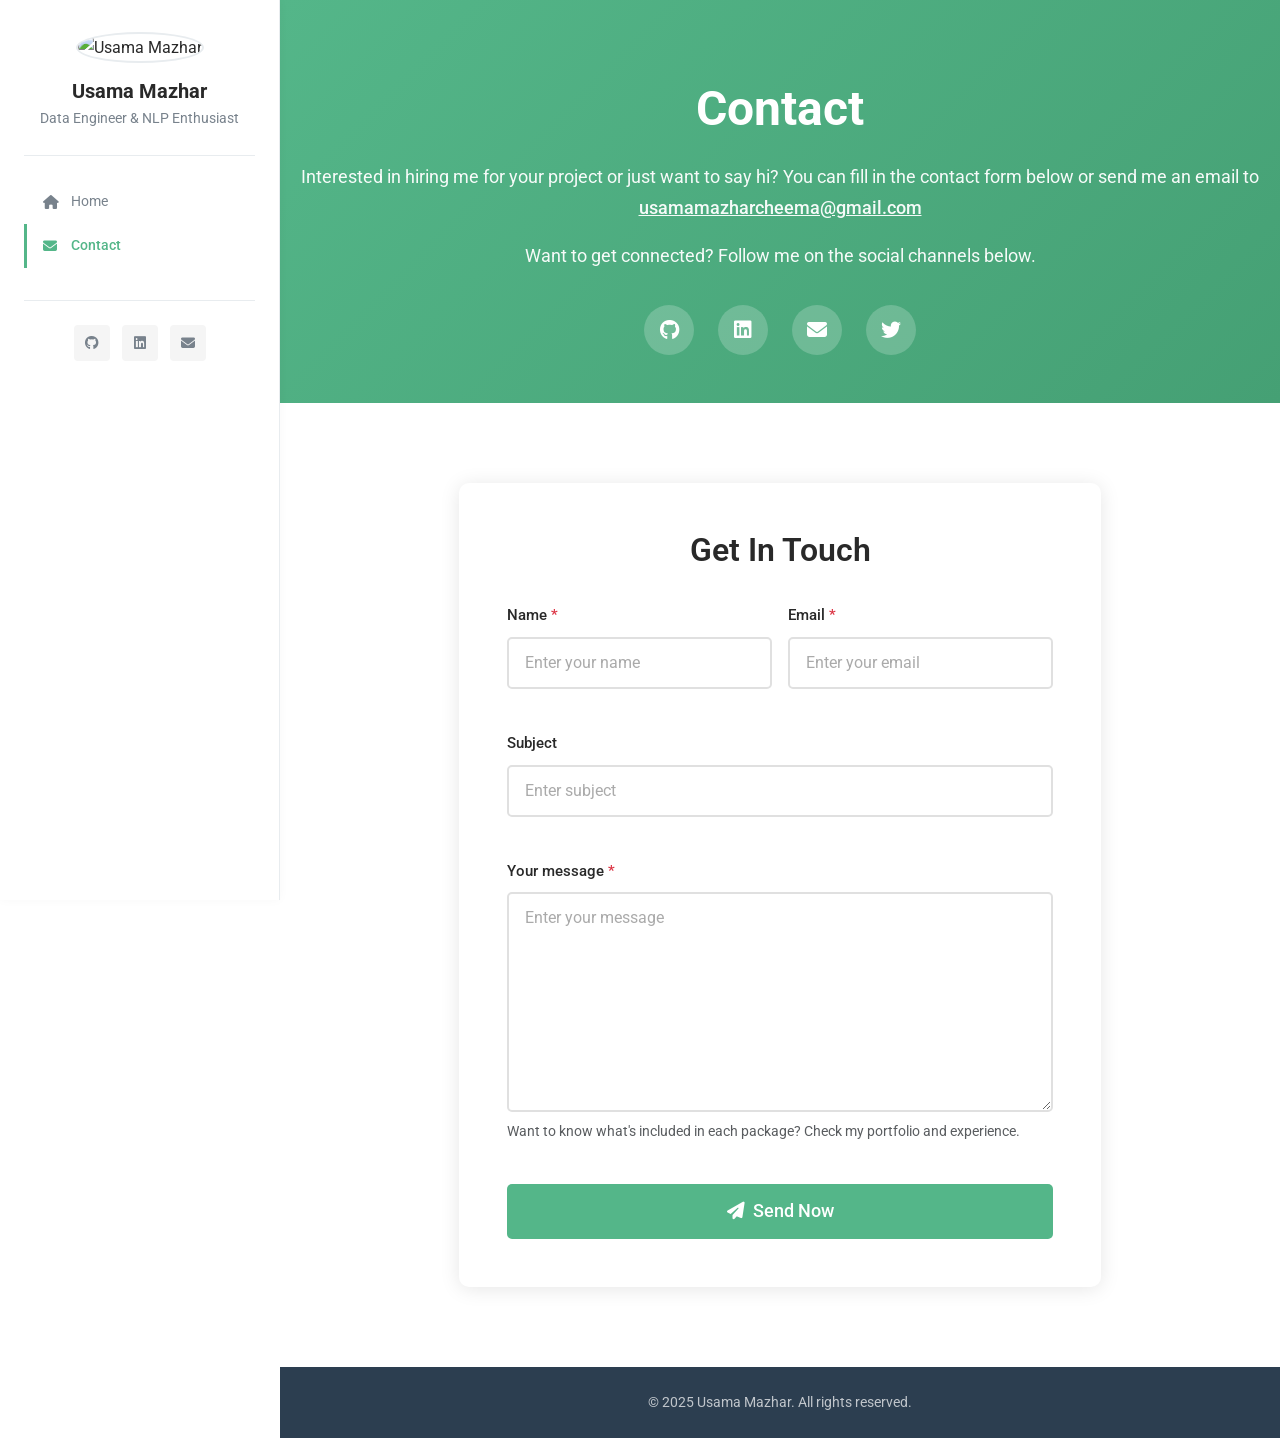
==== contact.html @ e8c9fe10 "Redesign portfolio to match DevCard theme - update colors, sidebar, and styling" ====
<!DOCTYPE html>
<html lang="en">
<head>
    <meta charset="UTF-8">
    <meta http-equiv="X-UA-Compatible" content="IE=edge">
    <meta name="viewport" content="width=device-width, initial-scale=1.0">
    <title>Contact - Usama Mazhar</title>
    
    <!-- Google Fonts -->
    <link href="https://fonts.googleapis.com/css2?family=Roboto:wght@300;400;500;700&display=swap" rel="stylesheet">
    
    <!-- Font Awesome -->
    <link rel="stylesheet" href="https://cdnjs.cloudflare.com/ajax/libs/font-awesome/6.4.0/css/all.min.css">
    
    <!-- Bootstrap 5 -->
    <link href="https://cdn.jsdelivr.net/npm/bootstrap@5.3.0/dist/css/bootstrap.min.css" rel="stylesheet">
    
    <!-- Custom CSS -->
    <link href="css/devcard-style.css" rel="stylesheet">
    <link href="css/contact-page.css" rel="stylesheet">
</head>
<body>
    
    <!-- Sidebar -->
    <aside class="sidebar">
        <div class="sidebar-content">
            <div class="profile-section text-center">
                <img src="images/usama.jpeg" alt="Usama Mazhar" class="profile-img mb-3">
                <h1 class="profile-name">Usama Mazhar</h1>
                <p class="profile-tagline">Data Engineer & NLP Enthusiast</p>
            </div>
            
            <nav class="sidebar-nav">
                <ul class="nav flex-column">
                    <li class="nav-item">
                        <a class="nav-link" href="index.html">
                            <i class="fas fa-home me-2"></i>Home
                        </a>
                    </li>
                    <li class="nav-item">
                        <a class="nav-link active" href="contact.html">
                            <i class="fas fa-envelope me-2"></i>Contact
                        </a>
                    </li>
                </ul>
            </nav>
            
            <div class="sidebar-footer">
                <div class="social-links">
                    <a href="https://github.com/usamamazharcheema" target="_blank" class="social-link">
                        <i class="fab fa-github"></i>
                    </a>
                    <a href="https://linkedin.com/in/usamamazhar" target="_blank" class="social-link">
                        <i class="fab fa-linkedin"></i>
                    </a>
                    <a href="mailto:usamamazharcheema@gmail.com" class="social-link">
                        <i class="fas fa-envelope"></i>
                    </a>
                </div>
            </div>
        </div>
    </aside>
    
    <!-- Main Content -->
    <main class="main-content">
        
        <!-- Contact Header -->
        <section class="contact-header">
            <div class="container">
                <h1 class="page-title">Contact</h1>
                <p class="page-subtitle">
                    Interested in hiring me for your project or just want to say hi? You can fill in the contact form below or send me an email to 
                    <a href="mailto:usamamazharcheema@gmail.com">usamamazharcheema@gmail.com</a>
                </p>
                <p class="page-subtitle">
                    Want to get connected? Follow me on the social channels below.
                </p>
                
                <div class="social-links-large">
                    <a href="https://github.com/usamamazharcheema" target="_blank" class="social-link-large" title="GitHub">
                        <i class="fab fa-github"></i>
                    </a>
                    <a href="https://linkedin.com/in/usamamazhar" target="_blank" class="social-link-large" title="LinkedIn">
                        <i class="fab fa-linkedin"></i>
                    </a>
                    <a href="mailto:usamamazharcheema@gmail.com" class="social-link-large" title="Email">
                        <i class="fas fa-envelope"></i>
                    </a>
                    <a href="https://twitter.com/usamamazhar" target="_blank" class="social-link-large" title="Twitter">
                        <i class="fab fa-twitter"></i>
                    </a>
                </div>
            </div>
        </section>
        
        <!-- Contact Form Section -->
        <section class="contact-form-section">
            <div class="container">
                <div class="row justify-content-center">
                    <div class="col-lg-8">
                        <div class="contact-form-card">
                            <h3 class="form-title">Get In Touch</h3>
                            
                            <form id="contactForm" action="https://formspree.io/f/YOUR_FORM_ID" method="POST">
                                <div class="row g-3">
                                    <div class="col-md-6">
                                        <div class="form-group">
                                            <label for="name" class="form-label">Name <span class="text-danger">*</span></label>
                                            <input type="text" class="form-control" id="name" name="name" placeholder="Enter your name" required>
                                        </div>
                                    </div>
                                    
                                    <div class="col-md-6">
                                        <div class="form-group">
                                            <label for="email" class="form-label">Email <span class="text-danger">*</span></label>
                                            <input type="email" class="form-control" id="email" name="email" placeholder="Enter your email" required>
                                        </div>
                                    </div>
                                    
                                    <div class="col-12">
                                        <div class="form-group">
                                            <label for="subject" class="form-label">Subject</label>
                                            <input type="text" class="form-control" id="subject" name="subject" placeholder="Enter subject">
                                        </div>
                                    </div>
                                    
                                    <div class="col-12">
                                        <div class="form-group">
                                            <label for="message" class="form-label">Your message <span class="text-danger">*</span></label>
                                            <textarea class="form-control" id="message" name="message" rows="8" placeholder="Enter your message" required></textarea>
                                            <small class="form-text text-muted">
                                                Want to know what's included in each package? Check my portfolio and experience.
                                            </small>
                                        </div>
                                    </div>
                                    
                                    <div class="col-12">
                                        <button type="submit" class="btn btn-primary btn-lg w-100">
                                            <i class="fas fa-paper-plane me-2"></i>Send Now
                                        </button>
                                    </div>
                                </div>
                            </form>
                            
                            <div id="formMessage" class="alert mt-3" style="display: none;"></div>
                        </div>
                    </div>
                </div>
            </div>
        </section>
        
        <!-- Footer -->
        <footer class="footer">
            <div class="container">
                <div class="text-center">
                    <p class="mb-0">&copy; 2025 Usama Mazhar. All rights reserved.</p>
                </div>
            </div>
        </footer>
        
    </main>
    
    <!-- Mobile Menu Toggle -->
    <button class="mobile-menu-toggle d-lg-none" id="mobileMenuToggle">
        <i class="fas fa-bars"></i>
    </button>
    
    <!-- Bootstrap JS -->
    <script src="https://cdn.jsdelivr.net/npm/bootstrap@5.3.0/dist/js/bootstrap.bundle.min.js"></script>
    
    <!-- Custom JS -->
    <script src="scripts/devcard-script.js"></script>
    <script src="scripts/contact-form.js"></script>
    
</body>
</html>
---- css/devcard-style.css ----
/* ========================================
   DevCard Style - Modern Portfolio Theme
   ======================================== */

:root {
    --primary-color: #54B689;
    --secondary-color: #45a074;
    --dark-color: #2c3e50;
    --text-dark: #292929;
    --text-muted: #78828c;
    --bg-light: #f5f5f5;
    --white: #ffffff;
    --border-color: #e8ecef;
    --sidebar-width: 280px;
    --transition: all 0.3s ease;
}

* {
    margin: 0;
    padding: 0;
    box-sizing: border-box;
}

body {
    font-family: 'Roboto', sans-serif;
    color: var(--text-dark);
    line-height: 1.7;
    overflow-x: hidden;
    font-size: 16px;
}

/* ========================================
   Sidebar Styles
   ======================================== */

.sidebar {
    position: fixed;
    left: 0;
    top: 0;
    width: var(--sidebar-width);
    height: 100vh;
    background: #fff;
    color: var(--text-dark);
    z-index: 1000;
    overflow-y: auto;
    transition: transform 0.3s ease;
    border-right: 1px solid var(--border-color);
    box-shadow: 0 0 10px rgba(0,0,0,0.03);
}

.sidebar-content {
    padding: 2rem 1.5rem;
}

.profile-section {
    padding-bottom: 1.5rem;
    border-bottom: 1px solid var(--border-color);
    margin-bottom: 1.5rem;
}

.profile-img {
    width: 100px;
    height: 100px;
    border-radius: 50%;
    object-fit: cover;
    border: 2px solid var(--border-color);
}

.profile-name {
    font-size: 1.25rem;
    font-weight: 700;
    margin-bottom: 0.25rem;
    color: var(--text-dark);
}

.profile-tagline {
    font-size: 0.875rem;
    color: var(--text-muted);
    margin: 0;
    font-weight: 400;
}

/* Sidebar Navigation */
.sidebar-nav {
    margin-bottom: 2rem;
}

.sidebar-nav .nav-link {
    color: var(--text-muted);
    padding: 0.625rem 1rem;
    border-radius: 0;
    transition: var(--transition);
    font-size: 0.875rem;
    display: flex;
    align-items: center;
    font-weight: 400;
    border-left: 3px solid transparent;
}

.sidebar-nav .nav-link:hover {
    background: var(--bg-light);
    color: var(--text-dark);
}

.sidebar-nav .nav-link.active {
    background: transparent;
    color: var(--primary-color);
    border-left-color: var(--primary-color);
    font-weight: 500;
}

.sidebar-nav .nav-link i {
    width: 20px;
    font-size: 0.875rem;
}

/* Social Links */
.sidebar-footer {
    margin-top: 2rem;
    padding-top: 1.5rem;
    border-top: 1px solid var(--border-color);
}

.social-links {
    display: flex;
    justify-content: center;
    gap: 0.75rem;
}

.social-link {
    width: 36px;
    height: 36px;
    border-radius: 4px;
    background: var(--bg-light);
    display: flex;
    align-items: center;
    justify-content: center;
    color: var(--text-muted);
    transition: var(--transition);
    text-decoration: none;
    font-size: 0.875rem;
}

.social-link:hover {
    background: var(--primary-color);
    color: var(--white);
    transform: translateY(-2px);
}

/* ========================================
   Main Content Styles
   ======================================== */

.main-content {
    margin-left: var(--sidebar-width);
    min-height: 100vh;
}

/* Hero Section */
.hero-section {
    background: linear-gradient(135deg, var(--primary-color) 0%, var(--secondary-color) 100%);
    color: var(--white);
    padding: 4rem 0;
    min-height: 450px;
    display: flex;
    align-items: center;
}

.hero-title {
    font-size: 2.5rem;
    font-weight: 700;
    margin-bottom: 0.75rem;
    line-height: 1.2;
}

.hero-subtitle {
    font-size: 1.25rem;
    font-weight: 400;
    margin-bottom: 1.25rem;
    opacity: 0.95;
    line-height: 1.5;
}

.hero-text {
    font-size: 1rem;
    margin-bottom: 2rem;
    opacity: 0.9;
    line-height: 1.7;
}

.hero-buttons .btn {
    padding: 0.625rem 1.5rem;
    font-size: 0.9375rem;
    border-radius: 4px;
    transition: var(--transition);
    font-weight: 500;
}

.btn-primary {
    background: var(--white);
    color: var(--primary-color);
    border: none;
}

.btn-primary:hover {
    background: var(--text-dark);
    color: var(--white);
    transform: translateY(-2px);
    box-shadow: 0 4px 12px rgba(0, 0, 0, 0.15);
}

.btn-outline-primary {
    background: transparent;
    color: var(--white);
    border: 2px solid var(--white);
}

.btn-outline-primary:hover {
    background: var(--white);
    color: var(--primary-color);
    border-color: var(--white);
}

/* Section Styles */
.section-content {
    padding: 4rem 0;
}

.section-title {
    font-size: 2rem;
    font-weight: 700;
    margin-bottom: 2.5rem;
    position: relative;
    padding-bottom: 0.75rem;
    color: var(--text-dark);
}

.section-title::after {
    content: '';
    position: absolute;
    left: 0;
    bottom: 0;
    width: 50px;
    height: 2px;
    background: var(--primary-color);
}

.section-intro {
    font-size: 1rem;
    color: var(--text-muted);
    max-width: 800px;
    margin: 0 auto 2.5rem;
    line-height: 1.7;
}

/* About Section */
.lead {
    font-size: 1.125rem;
    font-weight: 400;
    color: var(--text-dark);
    margin-bottom: 1.25rem;
    line-height: 1.7;
}

.info-card {
    background: var(--white);
    border: 1px solid var(--border-color);
    border-radius: 4px;
    padding: 1.5rem;
    box-shadow: none;
}

.info-title {
    font-size: 1.125rem;
    font-weight: 600;
    margin-bottom: 1.25rem;
    color: var(--text-dark);
}

.info-list {
    list-style: none;
    padding: 0;
    margin: 0;
}

.info-list li {
    padding: 0.5rem 0;
    border-bottom: 1px solid var(--border-color);
    font-size: 0.875rem;
    color: var(--text-muted);
}

.info-list li:last-child {
    border-bottom: none;
}

.info-list li strong {
    color: var(--text-dark);
    font-weight: 600;
}

/* Skills Section */
.skill-card {
    background: var(--white);
    padding: 1.75rem;
    border-radius: 4px;
    border: 1px solid var(--border-color);
    transition: var(--transition);
    height: 100%;
}

.skill-card:hover {
    transform: translateY(-3px);
    box-shadow: 0 4px 15px rgba(0, 0, 0, 0.08);
    border-color: var(--primary-color);
}

.skill-icon {
    width: 50px;
    height: 50px;
    border-radius: 4px;
    background: var(--primary-color);
    display: flex;
    align-items: center;
    justify-content: center;
    margin-bottom: 1.25rem;
}

.skill-icon i {
    font-size: 1.5rem;
    color: var(--white);
}

.skill-title {
    font-size: 1.125rem;
    font-weight: 600;
    margin-bottom: 0.75rem;
    color: var(--text-dark);
}

.skill-desc {
    font-size: 0.875rem;
    color: var(--text-muted);
    line-height: 1.7;
    margin: 0;
}

/* Timeline (Experience) */
.timeline {
    position: relative;
    padding-left: 40px;
}

.timeline::before {
    content: '';
    position: absolute;
    left: 15px;
    top: 0;
    bottom: 0;
    width: 2px;
    background: var(--border-color);
}

.timeline-item {
    position: relative;
    margin-bottom: 2.5rem;
}

.timeline-marker {
    position: absolute;
    left: -32px;
    top: 0;
    width: 12px;
    height: 12px;
    border-radius: 50%;
    background: var(--primary-color);
    border: 2px solid var(--white);
    box-shadow: 0 0 0 2px var(--border-color);
}

.timeline-content {
    background: var(--white);
    padding: 1.5rem;
    border-radius: 4px;
    border: 1px solid var(--border-color);
}

.timeline-date {
    color: var(--primary-color);
    font-weight: 600;
    font-size: 0.8125rem;
    margin-bottom: 0.5rem;
    text-transform: uppercase;
    letter-spacing: 0.5px;
}

.timeline-title {
    font-size: 1.25rem;
    font-weight: 600;
    margin-bottom: 0.375rem;
    color: var(--text-dark);
}

.timeline-company {
    font-size: 1rem;
    color: var(--text-muted);
    margin-bottom: 0.75rem;
    font-weight: 400;
}

.timeline-desc {
    color: var(--text-muted);
    line-height: 1.7;
    margin-bottom: 0.875rem;
    font-size: 0.875rem;
}

.timeline-tech {
    display: flex;
    flex-wrap: wrap;
    gap: 0.375rem;
}

.tech-badge {
    display: inline-block;
    padding: 0.25rem 0.625rem;
    background: var(--bg-light);
    color: var(--text-muted);
    border-radius: 3px;
    font-size: 0.75rem;
    font-weight: 500;
}

/* Education Cards */
.education-card {
    background: var(--white);
    border-radius: 4px;
    padding: 1.75rem;
    border: 1px solid var(--border-color);
    display: flex;
    gap: 1.25rem;
    height: 100%;
    transition: var(--transition);
}

.education-card:hover {
    transform: translateY(-3px);
    box-shadow: 0 4px 15px rgba(0, 0, 0, 0.08);
    border-color: var(--primary-color);
}

.education-icon {
    width: 50px;
    height: 50px;
    min-width: 50px;
    border-radius: 4px;
    background: var(--primary-color);
    display: flex;
    align-items: center;
    justify-content: center;
}

.education-icon i {
    font-size: 1.5rem;
    color: var(--white);
}

.education-date {
    color: var(--primary-color);
    font-weight: 600;
    font-size: 0.8125rem;
    margin-bottom: 0.5rem;
    text-transform: uppercase;
    letter-spacing: 0.5px;
}

.education-degree {
    font-size: 1.125rem;
    font-weight: 600;
    margin-bottom: 0.375rem;
    color: var(--text-dark);
}

.education-school {
    font-size: 0.9375rem;
    color: var(--text-muted);
    margin-bottom: 0.75rem;
}

.education-desc {
    font-size: 0.875rem;
    color: var(--text-muted);
    line-height: 1.7;
    margin: 0;
}

/* Project Cards */
.project-card {
    background: var(--white);
    border-radius: 4px;
    overflow: hidden;
    border: 1px solid var(--border-color);
    transition: var(--transition);
    height: 100%;
    display: flex;
    flex-direction: column;
}

.project-card:hover {
    transform: translateY(-3px);
    box-shadow: 0 4px 15px rgba(0, 0, 0, 0.08);
    border-color: var(--primary-color);
}

.project-image {
    width: 100%;
    height: 220px;
    overflow: hidden;
}

.project-image img {
    width: 100%;
    height: 100%;
    object-fit: cover;
    transition: var(--transition);
}

.project-card:hover .project-image img {
    transform: scale(1.05);
}

.project-content {
    padding: 1.5rem;
    flex: 1;
    display: flex;
    flex-direction: column;
}

.project-title {
    font-size: 1.125rem;
    font-weight: 600;
    margin-bottom: 0.75rem;
    color: var(--text-dark);
}

.project-desc {
    color: var(--text-muted);
    line-height: 1.7;
    margin-bottom: 0.875rem;
    flex: 1;
    font-size: 0.875rem;
}

.project-tech {
    display: flex;
    flex-wrap: wrap;
    gap: 0.375rem;
    margin-bottom: 0.875rem;
}

.project-client {
    font-size: 0.8125rem;
    color: var(--text-muted);
    margin: 0;
}

/* Testimonials */
.testimonial-card {
    background: var(--white);
    border-radius: 4px;
    padding: 2.5rem;
    max-width: 800px;
    margin: 0 auto;
    border: 1px solid var(--border-color);
}

.quote-icon {
    font-size: 2.5rem;
    color: var(--primary-color);
    opacity: 0.2;
    margin-bottom: 1rem;
}

.testimonial-text {
    font-size: 1rem;
    line-height: 1.7;
    color: var(--text-muted);
    margin-bottom: 1.5rem;
    font-style: italic;
}

.testimonial-author {
    display: flex;
    align-items: center;
    gap: 1rem;
}

.author-img {
    width: 50px;
    height: 50px;
    border-radius: 50%;
    object-fit: cover;
    border: 2px solid var(--border-color);
}

.author-name {
    font-size: 1rem;
    font-weight: 600;
    margin-bottom: 0.125rem;
    color: var(--text-dark);
}

.author-title {
    font-size: 0.875rem;
    color: var(--text-muted);
    margin: 0;
}

/* Carousel Controls */
.carousel-control-prev,
.carousel-control-next {
    width: 50px;
    height: 50px;
    background: var(--primary-color);
    border-radius: 50%;
    top: 50%;
    transform: translateY(-50%);
    opacity: 1;
}

.carousel-control-prev {
    left: -70px;
}

.carousel-control-next {
    right: -70px;
}

.carousel-control-prev:hover,
.carousel-control-next:hover {
    background: var(--secondary-color);
}

.carousel-control-prev-icon,
.carousel-control-next-icon {
    width: 20px;
    height: 20px;
}

/* Contact Section */
.contact-card {
    background: var(--white);
    border-radius: 4px;
    padding: 2.5rem;
    border: 1px solid var(--border-color);
}

.contact-item {
    text-align: center;
}

.contact-icon {
    font-size: 2rem;
    color: var(--primary-color);
    margin-bottom: 0.75rem;
}

.contact-item h5 {
    font-size: 1rem;
    font-weight: 600;
    margin-bottom: 0.375rem;
    color: var(--text-dark);
}

.contact-item p {
    color: var(--text-muted);
    margin: 0;
    font-size: 0.875rem;
}

.contact-item a {
    color: var(--primary-color);
    text-decoration: none;
    transition: var(--transition);
}

.contact-item a:hover {
    color: var(--secondary-color);
    text-decoration: underline;
}

/* Footer */
.footer {
    background: var(--dark-color);
    color: rgba(255,255,255,0.7);
    padding: 1.5rem 0;
    text-align: center;
}

.footer p {
    margin: 0;
    font-size: 0.875rem;
}

/* Mobile Menu Toggle */
.mobile-menu-toggle {
    position: fixed;
    bottom: 20px;
    right: 20px;
    width: 60px;
    height: 60px;
    border-radius: 50%;
    background: var(--primary-color);
    border: none;
    color: var(--white);
    font-size: 1.5rem;
    box-shadow: 0 4px 15px rgba(0, 0, 0, 0.3);
    z-index: 999;
    cursor: pointer;
    transition: var(--transition);
}

.mobile-menu-toggle:hover {
    background: var(--secondary-color);
    transform: scale(1.1);
}

/* ========================================
   Responsive Styles
   ======================================== */

@media (max-width: 991.98px) {
    .sidebar {
        transform: translateX(-100%);
    }
    
    .sidebar.active {
        transform: translateX(0);
    }
    
    .main-content {
        margin-left: 0;
    }
    
    .hero-title {
        font-size: 2rem;
    }
    
    .hero-subtitle {
        font-size: 1.25rem;
    }
    
    .section-title {
        font-size: 2rem;
    }
    
    .carousel-control-prev {
        left: -10px;
    }
    
    .carousel-control-next {
        right: -10px;
    }
}

@media (max-width: 767.98px) {
    .hero-section {
        padding: 3rem 0;
        min-height: 400px;
    }
    
    .hero-title {
        font-size: 1.75rem;
    }
    
    .hero-subtitle {
        font-size: 1.1rem;
    }
    
    .section-content {
        padding: 3rem 0;
    }
    
    .section-title {
        font-size: 1.75rem;
    }
    
    .timeline {
        padding-left: 30px;
    }
    
    .timeline::before {
        left: 10px;
    }
    
    .timeline-marker {
        left: -28px;
    }
    
    .education-card {
        flex-direction: column;
        text-align: center;
    }
    
    .education-icon {
        margin: 0 auto;
    }
    
    .testimonial-card {
        padding: 2rem;
    }
    
    .contact-card {
        padding: 2rem;
    }
}

/* Background Light */
.bg-light {
    background-color: var(--bg-light) !important;
}

/* Smooth Scrolling */
html {
    scroll-behavior: smooth;
    scroll-padding-top: 80px;
}

/* Custom Scrollbar */
::-webkit-scrollbar {
    width: 10px;
}

::-webkit-scrollbar-track {
    background: #f1f1f1;
}

::-webkit-scrollbar-thumb {
    background: var(--primary-color);
    border-radius: 5px;
}

::-webkit-scrollbar-thumb:hover {
    background: var(--secondary-color);
}

/* Fade In Animation */
.fade-in-element {
    opacity: 0;
    transform: translateY(30px);
    transition: opacity 0.6s ease, transform 0.6s ease;
}

.fade-in-visible {
    opacity: 1 !important;
    transform: translateY(0) !important;
}

/* Page Load */
body {
    opacity: 0;
    animation: fadeInPage 0.5s ease forwards;
}

@keyframes fadeInPage {
    to {
        opacity: 1;
    }
}
---- css/contact-page.css ----
/* Contact Page Specific Styles */

.contact-header {
    padding: 5rem 0 3rem;
    background: linear-gradient(135deg, var(--primary-color) 0%, var(--secondary-color) 100%);
    color: var(--white);
}

.page-title {
    font-size: 3rem;
    font-weight: 700;
    margin-bottom: 1.5rem;
    text-align: center;
}

.page-subtitle {
    font-size: 1.1rem;
    text-align: center;
    margin-bottom: 1rem;
    opacity: 0.95;
    line-height: 1.8;
}

.page-subtitle a {
    color: var(--white);
    text-decoration: underline;
    font-weight: 500;
}

.page-subtitle a:hover {
    opacity: 0.8;
}

/* Social Links Large */
.social-links-large {
    display: flex;
    justify-content: center;
    gap: 1.5rem;
    margin-top: 2rem;
}

.social-link-large {
    width: 50px;
    height: 50px;
    border-radius: 50%;
    background: rgba(255, 255, 255, 0.2);
    display: flex;
    align-items: center;
    justify-content: center;
    color: var(--white);
    font-size: 1.25rem;
    transition: var(--transition);
    text-decoration: none;
}

.social-link-large:hover {
    background: var(--white);
    color: var(--primary-color);
    transform: translateY(-5px);
}

/* Contact Form Section */
.contact-form-section {
    padding: 5rem 0;
}

.contact-form-card {
    background: var(--white);
    border-radius: 10px;
    padding: 3rem;
    box-shadow: 0 2px 20px rgba(0, 0, 0, 0.1);
}

.form-title {
    font-size: 2rem;
    font-weight: 600;
    margin-bottom: 2rem;
    color: var(--text-dark);
    text-align: center;
}

/* Form Styles */
.form-group {
    margin-bottom: 1.5rem;
}

.form-label {
    font-weight: 500;
    color: var(--text-dark);
    margin-bottom: 0.5rem;
    font-size: 0.95rem;
}

.form-control {
    padding: 0.75rem 1rem;
    font-size: 1rem;
    border: 2px solid #e0e0e0;
    border-radius: 5px;
    transition: var(--transition);
}

.form-control:focus {
    border-color: var(--primary-color);
    box-shadow: 0 0 0 0.2rem rgba(84, 186, 78, 0.15);
    outline: none;
}

.form-control::placeholder {
    color: #aaa;
}

textarea.form-control {
    resize: vertical;
    min-height: 150px;
}

.form-text {
    font-size: 0.875rem;
    margin-top: 0.5rem;
    display: block;
}

/* Submit Button */
.btn-primary {
    background: var(--primary-color);
    border: none;
    color: var(--white);
    padding: 0.875rem 2rem;
    font-size: 1.1rem;
    font-weight: 500;
    border-radius: 5px;
    transition: var(--transition);
}

.btn-primary:hover {
    background: var(--secondary-color);
    transform: translateY(-2px);
    box-shadow: 0 5px 15px rgba(84, 186, 78, 0.3);
}

.btn-primary:active {
    transform: translateY(0);
}

/* Form Messages */
.alert {
    border-radius: 5px;
    padding: 1rem;
}

.alert-success {
    background: #d4edda;
    color: #155724;
    border: 1px solid #c3e6cb;
}

.alert-danger {
    background: #f8d7da;
    color: #721c24;
    border: 1px solid #f5c6cb;
}

/* Responsive Styles */
@media (max-width: 991.98px) {
    .page-title {
        font-size: 2.5rem;
    }
    
    .contact-form-card {
        padding: 2rem;
    }
}

@media (max-width: 767.98px) {
    .contact-header {
        padding: 3rem 0 2rem;
    }
    
    .page-title {
        font-size: 2rem;
    }
    
    .page-subtitle {
        font-size: 1rem;
    }
    
    .social-links-large {
        gap: 1rem;
    }
    
    .social-link-large {
        width: 45px;
        height: 45px;
        font-size: 1.1rem;
    }
    
    .contact-form-section {
        padding: 3rem 0;
    }
    
    .contact-form-card {
        padding: 1.5rem;
    }
    
    .form-title {
        font-size: 1.5rem;
    }
}

/* Loading State */
.btn-primary.loading {
    position: relative;
    color: transparent;
}

.btn-primary.loading::after {
    content: '';
    position: absolute;
    width: 20px;
    height: 20px;
    top: 50%;
    left: 50%;
    margin-left: -10px;
    margin-top: -10px;
    border: 2px solid var(--white);
    border-radius: 50%;
    border-top-color: transparent;
    animation: spinner 0.6s linear infinite;
}

@keyframes spinner {
    to {
        transform: rotate(360deg);
    }
}
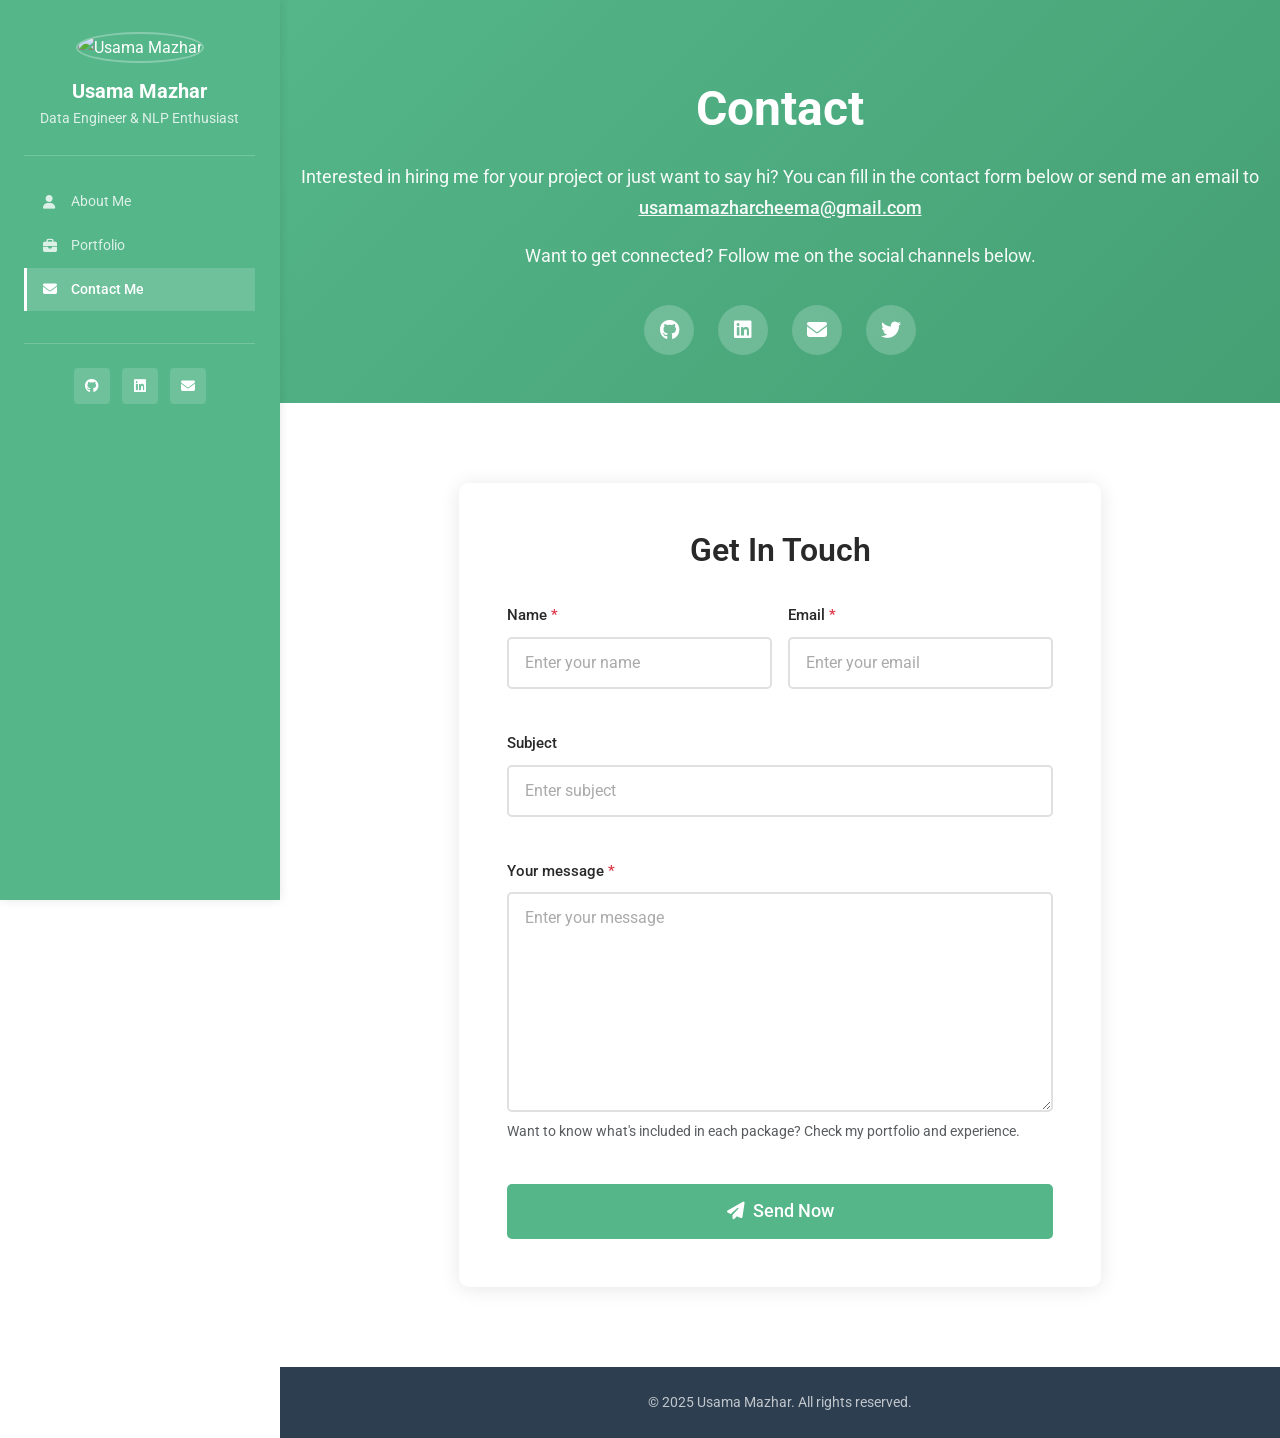
==== commit 5b4e4981: "Update navigation: rename to Portfolio, create dedicated pages, change color scheme to teal sidebar " ====
--- a/contact.html
+++ b/contact.html
@@ -34,12 +34,17 @@
                 <ul class="nav flex-column">
                     <li class="nav-item">
                         <a class="nav-link" href="index.html">
-                            <i class="fas fa-home me-2"></i>Home
+                            <i class="fas fa-user me-2"></i>About Me
+                        </a>
+                    </li>
+                    <li class="nav-item">
+                        <a class="nav-link" href="projects.html">
+                            <i class="fas fa-briefcase me-2"></i>Portfolio
                         </a>
                     </li>
                     <li class="nav-item">
                         <a class="nav-link active" href="contact.html">
-                            <i class="fas fa-envelope me-2"></i>Contact
+                            <i class="fas fa-envelope me-2"></i>Contact Me
                         </a>
                     </li>
                 </ul>
--- a/css/devcard-style.css
+++ b/css/devcard-style.css
@@ -39,13 +39,13 @@
     top: 0;
     width: var(--sidebar-width);
     height: 100vh;
-    background: #fff;
-    color: var(--text-dark);
+    background: var(--primary-color);
+    color: var(--white);
     z-index: 1000;
     overflow-y: auto;
     transition: transform 0.3s ease;
-    border-right: 1px solid var(--border-color);
-    box-shadow: 0 0 10px rgba(0,0,0,0.03);
+    border-right: 1px solid var(--primary-color);
+    box-shadow: 0 0 10px rgba(0,0,0,0.1);
 }
 
 .sidebar-content {
@@ -53,8 +53,9 @@
 }
 
 .profile-section {
+    text-align: center;
     padding-bottom: 1.5rem;
-    border-bottom: 1px solid var(--border-color);
+    border-bottom: 1px solid rgba(255, 255, 255, 0.2);
     margin-bottom: 1.5rem;
 }
 
@@ -63,19 +64,19 @@
     height: 100px;
     border-radius: 50%;
     object-fit: cover;
-    border: 2px solid var(--border-color);
+    border: 2px solid rgba(255, 255, 255, 0.3);
 }
 
 .profile-name {
     font-size: 1.25rem;
     font-weight: 700;
     margin-bottom: 0.25rem;
-    color: var(--text-dark);
+    color: var(--white);
 }
 
 .profile-tagline {
     font-size: 0.875rem;
-    color: var(--text-muted);
+    color: rgba(255, 255, 255, 0.8);
     margin: 0;
     font-weight: 400;
 }
@@ -86,7 +87,7 @@
 }
 
 .sidebar-nav .nav-link {
-    color: var(--text-muted);
+    color: rgba(255, 255, 255, 0.8);
     padding: 0.625rem 1rem;
     border-radius: 0;
     transition: var(--transition);
@@ -98,14 +99,14 @@
 }
 
 .sidebar-nav .nav-link:hover {
-    background: var(--bg-light);
-    color: var(--text-dark);
+    background: rgba(255, 255, 255, 0.1);
+    color: var(--white);
 }
 
 .sidebar-nav .nav-link.active {
-    background: transparent;
-    color: var(--primary-color);
-    border-left-color: var(--primary-color);
+    background: rgba(255, 255, 255, 0.15);
+    color: var(--white);
+    border-left-color: var(--white);
     font-weight: 500;
 }
 
@@ -118,7 +119,7 @@
 .sidebar-footer {
     margin-top: 2rem;
     padding-top: 1.5rem;
-    border-top: 1px solid var(--border-color);
+    border-top: 1px solid rgba(255, 255, 255, 0.2);
 }
 
 .social-links {
@@ -131,18 +132,19 @@
     width: 36px;
     height: 36px;
     border-radius: 4px;
-    background: var(--bg-light);
+    background: rgba(255, 255, 255, 0.15);
     display: flex;
     align-items: center;
     justify-content: center;
-    color: var(--text-muted);
+    color: var(--white);
     transition: var(--transition);
     text-decoration: none;
     font-size: 0.875rem;
 }
 
 .social-link:hover {
-    background: var(--primary-color);
+    background: rgba(255, 255, 255, 0.25);
+    color: var(--white);
     color: var(--white);
     transform: translateY(-2px);
 }
@@ -158,8 +160,8 @@
 
 /* Hero Section */
 .hero-section {
-    background: linear-gradient(135deg, var(--primary-color) 0%, var(--secondary-color) 100%);
-    color: var(--white);
+    background: #f8f9fa;
+    color: var(--text-dark);
     padding: 4rem 0;
     min-height: 450px;
     display: flex;
@@ -171,6 +173,7 @@
     font-weight: 700;
     margin-bottom: 0.75rem;
     line-height: 1.2;
+    color: var(--text-dark);
 }
 
 .hero-subtitle {
@@ -179,6 +182,7 @@
     margin-bottom: 1.25rem;
     opacity: 0.95;
     line-height: 1.5;
+    color: var(--text-muted);
 }
 
 .hero-text {
@@ -186,6 +190,7 @@
     margin-bottom: 2rem;
     opacity: 0.9;
     line-height: 1.7;
+    color: var(--text-muted);
 }
 
 .hero-buttons .btn {
@@ -197,28 +202,37 @@
 }
 
 .btn-primary {
-    background: var(--white);
-    color: var(--primary-color);
+    background: var(--primary-color);
+    color: var(--white);
     border: none;
 }
 
 .btn-primary:hover {
-    background: var(--text-dark);
+    background: #3d9970;
     color: var(--white);
     transform: translateY(-2px);
-    box-shadow: 0 4px 12px rgba(0, 0, 0, 0.15);
+    box-shadow: 0 4px 12px rgba(84, 182, 137, 0.3);
 }
 
 .btn-outline-primary {
     background: transparent;
-    color: var(--white);
-    border: 2px solid var(--white);
+    color: var(--primary-color);
+    border: 2px solid var(--primary-color);
 }
 
 .btn-outline-primary:hover {
-    background: var(--white);
-    color: var(--primary-color);
-    border-color: var(--white);
+    background: var(--primary-color);
+    color: var(--white);
+    border-color: var(--primary-color);
+}
+
+/* Hero Profile Image */
+.hero-profile-img {
+    max-width: 300px;
+    width: 100%;
+    border-radius: 8px;
+    box-shadow: 0 8px 30px rgba(0, 0, 0, 0.15);
+    border: 4px solid rgba(255, 255, 255, 0.3);
 }
 
 /* Section Styles */
@@ -750,6 +764,11 @@
         font-size: 1.25rem;
     }
     
+    .hero-profile-img {
+        max-width: 250px;
+        margin-top: 2rem;
+    }
+    
     .section-title {
         font-size: 2rem;
     }
@@ -775,6 +794,11 @@
     
     .hero-subtitle {
         font-size: 1.1rem;
+    }
+    
+    .hero-profile-img {
+        max-width: 200px;
+        margin-top: 1.5rem;
     }
     
     .section-content {
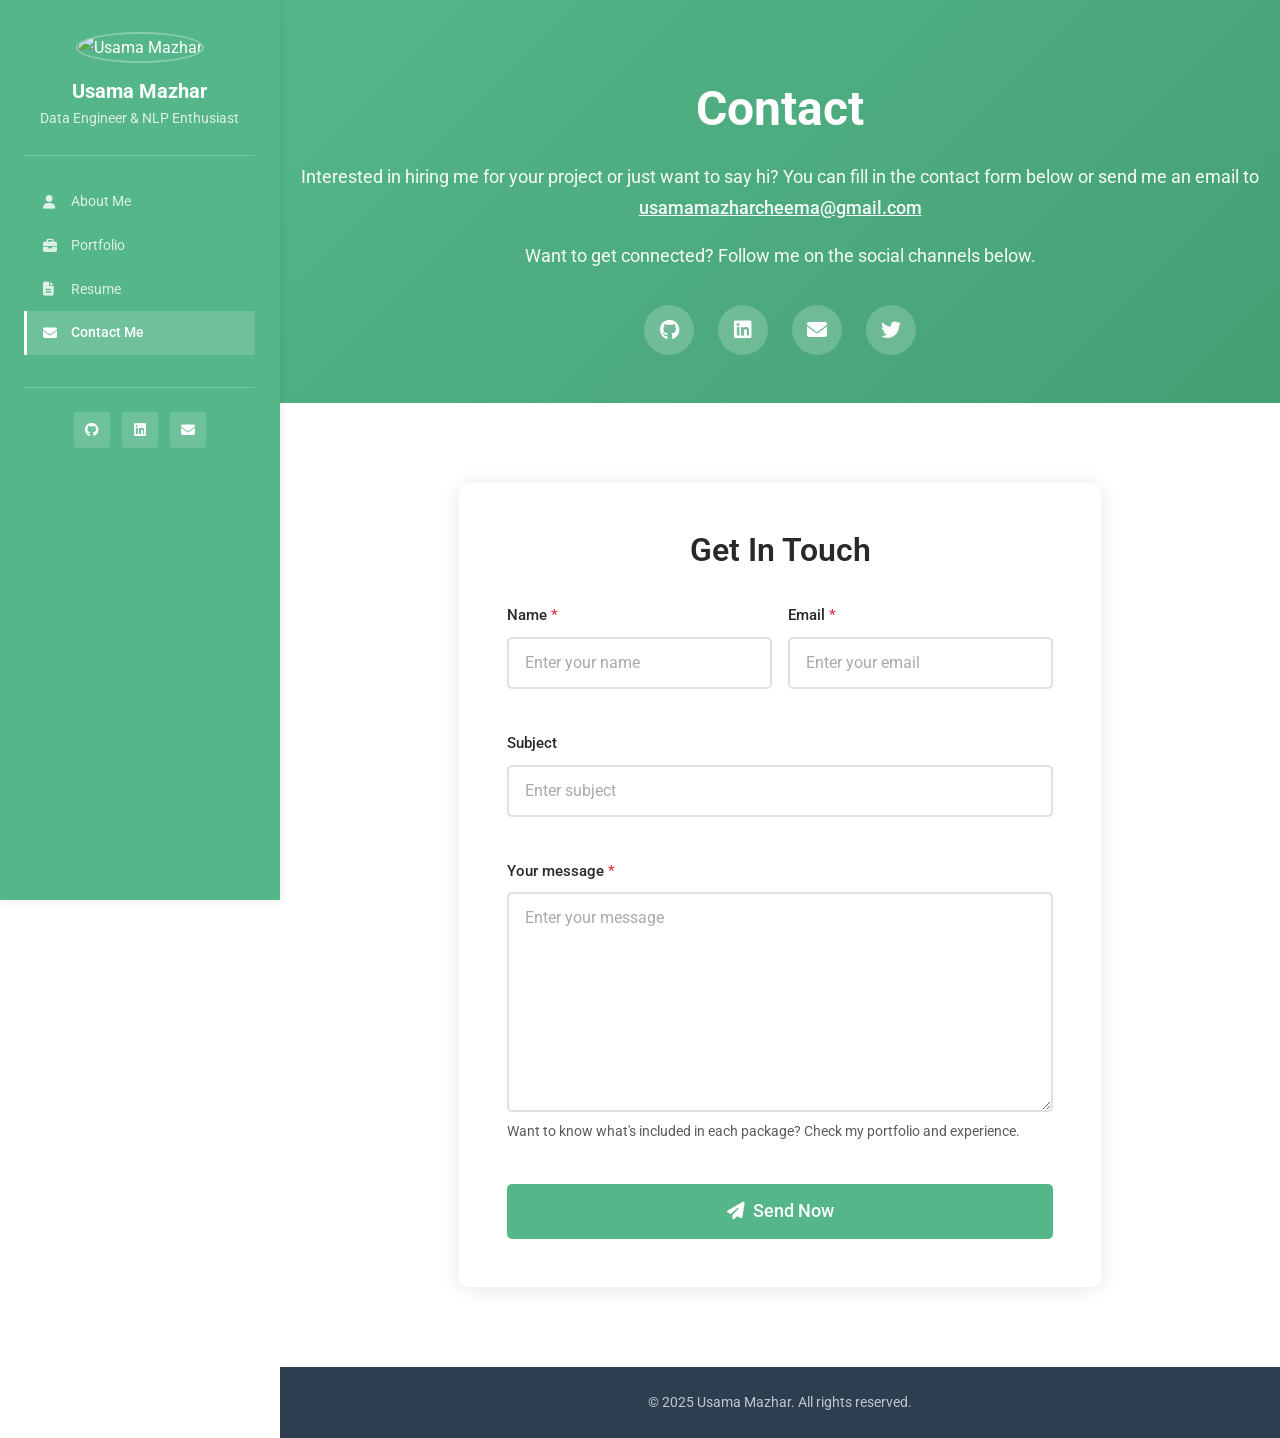
==== commit 90281a0a: "Update resume page with improved layout and PDF download functionality - Restructured resume header " ====
--- a/contact.html
+++ b/contact.html
@@ -40,6 +40,11 @@
                     <li class="nav-item">
                         <a class="nav-link" href="projects.html">
                             <i class="fas fa-briefcase me-2"></i>Portfolio
+                        </a>
+                    </li>
+                    <li class="nav-item">
+                        <a class="nav-link" href="resume.html">
+                            <i class="fas fa-file-alt me-2"></i>Resume
                         </a>
                     </li>
                     <li class="nav-item">
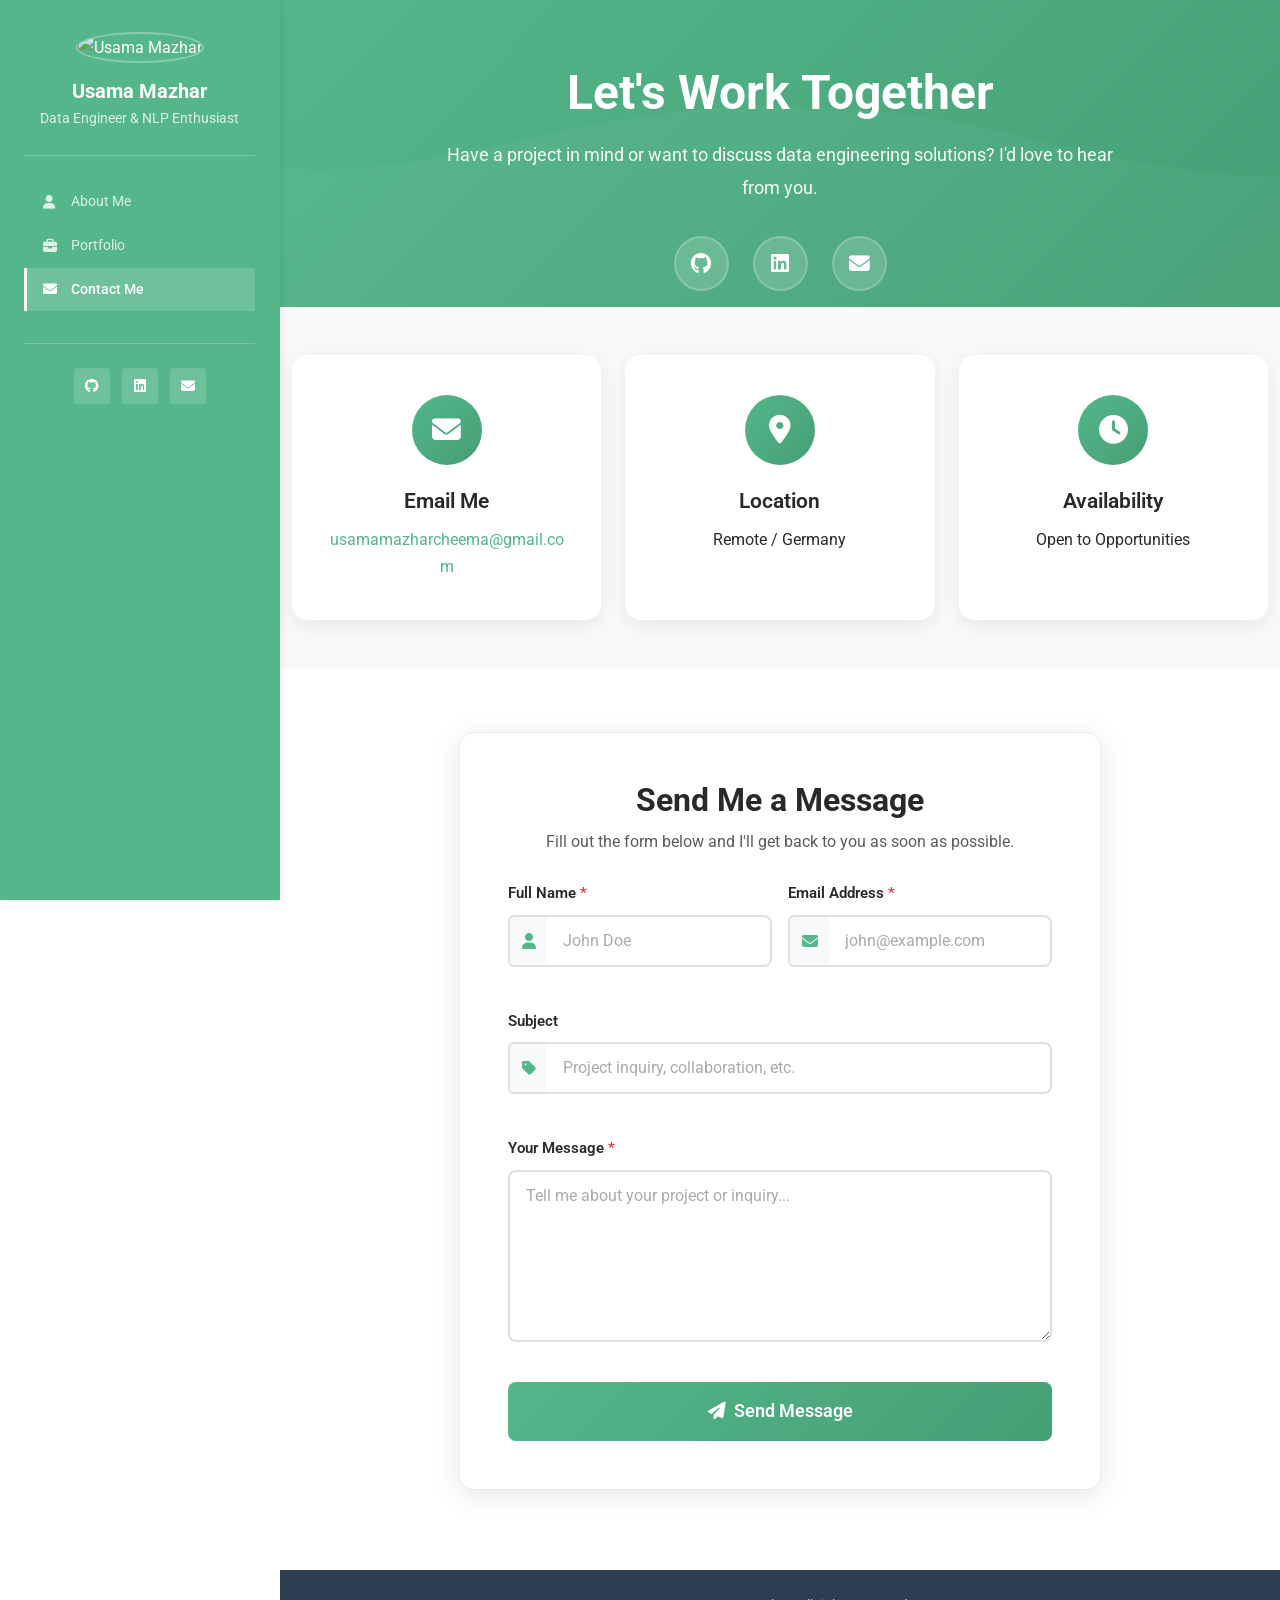
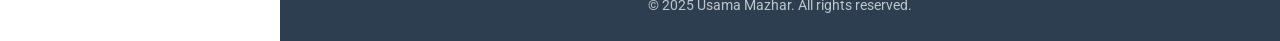
==== commit 2e1caaef: "feat: ClaimLinker Project" ====
--- a/contact.html
+++ b/contact.html
@@ -42,7 +42,7 @@
                             <i class="fas fa-briefcase me-2"></i>Portfolio
                         </a>
                     </li>
-                    <li class="nav-item">
+                    <li class="nav-item" style="display: none;">
                         <a class="nav-link" href="resume.html">
                             <i class="fas fa-file-alt me-2"></i>Resume
                         </a>
@@ -60,7 +60,7 @@
                     <a href="https://github.com/usamamazharcheema" target="_blank" class="social-link">
                         <i class="fab fa-github"></i>
                     </a>
-                    <a href="https://linkedin.com/in/usamamazhar" target="_blank" class="social-link">
+                    <a href="https://www.linkedin.com/in/usama-mazhar-851270149/" target="_blank" class="social-link">
                         <i class="fab fa-linkedin"></i>
                     </a>
                     <a href="mailto:usamamazharcheema@gmail.com" class="social-link">
@@ -77,28 +77,56 @@
         <!-- Contact Header -->
         <section class="contact-header">
             <div class="container">
-                <h1 class="page-title">Contact</h1>
+                <h1 class="page-title">Let's Work Together</h1>
                 <p class="page-subtitle">
-                    Interested in hiring me for your project or just want to say hi? You can fill in the contact form below or send me an email to 
-                    <a href="mailto:usamamazharcheema@gmail.com">usamamazharcheema@gmail.com</a>
-                </p>
-                <p class="page-subtitle">
-                    Want to get connected? Follow me on the social channels below.
+                    Have a project in mind or want to discuss data engineering solutions? I'd love to hear from you.
                 </p>
                 
                 <div class="social-links-large">
                     <a href="https://github.com/usamamazharcheema" target="_blank" class="social-link-large" title="GitHub">
                         <i class="fab fa-github"></i>
                     </a>
-                    <a href="https://linkedin.com/in/usamamazhar" target="_blank" class="social-link-large" title="LinkedIn">
+                    <a href="https://www.linkedin.com/in/usama-mazhar-851270149/" target="_blank" class="social-link-large" title="LinkedIn">
                         <i class="fab fa-linkedin"></i>
                     </a>
                     <a href="mailto:usamamazharcheema@gmail.com" class="social-link-large" title="Email">
                         <i class="fas fa-envelope"></i>
                     </a>
-                    <a href="https://twitter.com/usamamazhar" target="_blank" class="social-link-large" title="Twitter">
-                        <i class="fab fa-twitter"></i>
-                    </a>
+                </div>
+            </div>
+        </section>
+        
+        <!-- Contact Info Cards -->
+        <section class="contact-info-section">
+            <div class="container">
+                <div class="row g-4 justify-content-center">
+                    <div class="col-md-4">
+                        <div class="contact-info-card">
+                            <div class="info-icon">
+                                <i class="fas fa-envelope"></i>
+                            </div>
+                            <h4>Email Me</h4>
+                            <p><a href="mailto:usamamazharcheema@gmail.com">usamamazharcheema@gmail.com</a></p>
+                        </div>
+                    </div>
+                    <div class="col-md-4">
+                        <div class="contact-info-card">
+                            <div class="info-icon">
+                                <i class="fas fa-map-marker-alt"></i>
+                            </div>
+                            <h4>Location</h4>
+                            <p>Remote / Germany</p>
+                        </div>
+                    </div>
+                    <div class="col-md-4">
+                        <div class="contact-info-card">
+                            <div class="info-icon">
+                                <i class="fas fa-clock"></i>
+                            </div>
+                            <h4>Availability</h4>
+                            <p>Open to Opportunities</p>
+                        </div>
+                    </div>
                 </div>
             </div>
         </section>
@@ -109,44 +137,56 @@
                 <div class="row justify-content-center">
                     <div class="col-lg-8">
                         <div class="contact-form-card">
-                            <h3 class="form-title">Get In Touch</h3>
+                            <h3 class="form-title">Send Me a Message</h3>
+                            <p class="text-center text-muted mb-4">Fill out the form below and I'll get back to you as soon as possible.</p>
                             
-                            <form id="contactForm" action="https://formspree.io/f/YOUR_FORM_ID" method="POST">
+                            <form id="contactForm" action="https://api.web3forms.com/submit" method="POST">
+                                <!-- Web3Forms Access Key -->
+                                <input type="hidden" name="access_key" value="9fb31294-09e8-442f-9b31-4db6d59bc538">
+                                <input type="hidden" name="subject" value="New Contact Form Submission from Portfolio">
+                                <input type="hidden" name="from_name" value="Portfolio Contact Form">
+                                
                                 <div class="row g-3">
                                     <div class="col-md-6">
                                         <div class="form-group">
-                                            <label for="name" class="form-label">Name <span class="text-danger">*</span></label>
-                                            <input type="text" class="form-control" id="name" name="name" placeholder="Enter your name" required>
+                                            <label for="name" class="form-label">Full Name <span class="text-danger">*</span></label>
+                                            <div class="input-group">
+                                                <span class="input-group-text"><i class="fas fa-user"></i></span>
+                                                <input type="text" class="form-control" id="name" name="name" placeholder="John Doe" required>
+                                            </div>
                                         </div>
                                     </div>
                                     
                                     <div class="col-md-6">
                                         <div class="form-group">
-                                            <label for="email" class="form-label">Email <span class="text-danger">*</span></label>
-                                            <input type="email" class="form-control" id="email" name="email" placeholder="Enter your email" required>
+                                            <label for="email" class="form-label">Email Address <span class="text-danger">*</span></label>
+                                            <div class="input-group">
+                                                <span class="input-group-text"><i class="fas fa-envelope"></i></span>
+                                                <input type="email" class="form-control" id="email" name="email" placeholder="john@example.com" required>
+                                            </div>
                                         </div>
                                     </div>
                                     
                                     <div class="col-12">
                                         <div class="form-group">
                                             <label for="subject" class="form-label">Subject</label>
-                                            <input type="text" class="form-control" id="subject" name="subject" placeholder="Enter subject">
+                                            <div class="input-group">
+                                                <span class="input-group-text"><i class="fas fa-tag"></i></span>
+                                                <input type="text" class="form-control" id="subject" name="subject" placeholder="Project inquiry, collaboration, etc.">
+                                            </div>
                                         </div>
                                     </div>
                                     
                                     <div class="col-12">
                                         <div class="form-group">
-                                            <label for="message" class="form-label">Your message <span class="text-danger">*</span></label>
-                                            <textarea class="form-control" id="message" name="message" rows="8" placeholder="Enter your message" required></textarea>
-                                            <small class="form-text text-muted">
-                                                Want to know what's included in each package? Check my portfolio and experience.
-                                            </small>
+                                            <label for="message" class="form-label">Your Message <span class="text-danger">*</span></label>
+                                            <textarea class="form-control" id="message" name="message" rows="6" placeholder="Tell me about your project or inquiry..." required></textarea>
                                         </div>
                                     </div>
                                     
                                     <div class="col-12">
                                         <button type="submit" class="btn btn-primary btn-lg w-100">
-                                            <i class="fas fa-paper-plane me-2"></i>Send Now
+                                            <i class="fas fa-paper-plane me-2"></i>Send Message
                                         </button>
                                     </div>
                                 </div>
--- a/css/devcard-style.css
+++ b/css/devcard-style.css
@@ -580,27 +580,57 @@
 
 /* Testimonials */
 .testimonial-card {
-    background: var(--white);
-    border-radius: 4px;
-    padding: 2.5rem;
+    background: #ffffff;
+    border-radius: 4px;
+    padding: 2.5rem 2rem;
     max-width: 800px;
     margin: 0 auto;
-    border: 1px solid var(--border-color);
+    border: none;
+    position: relative;
+    overflow: visible;
+}
+
+/* Green triangle */
+.testimonial-card::before {
+    content: '';
+    position: absolute;
+    top: 0;
+    left: 0;
+    width: 0;
+    height: 0;
+    border-style: solid;
+    border-width: 60px 60px 0 0;
+    border-color: var(--primary-color) transparent transparent transparent;
+    border-top-left-radius: 4px;
+}
+
+/* White quote icon on triangle */
+.testimonial-card::after {
+    content: '\f10d';
+    font-family: 'Font Awesome 5 Free';
+    font-weight: 900;
+    position: absolute;
+    top: 8px;
+    left: 10px;
+    font-size: 1.05rem;
+    color: #ffffff;
+    z-index: 10;
 }
 
 .quote-icon {
-    font-size: 2.5rem;
-    color: var(--primary-color);
-    opacity: 0.2;
-    margin-bottom: 1rem;
+    display: none !important;
+}
+
+.testimonial-content {
+    position: relative;
 }
 
 .testimonial-text {
-    font-size: 1rem;
-    line-height: 1.7;
-    color: var(--text-muted);
+    font-size: 1.125rem;
+    line-height: 1.8;
+    color: #5a6570;
     margin-bottom: 1.5rem;
-    font-style: italic;
+    font-style: normal;
 }
 
 .testimonial-author {
@@ -834,6 +864,17 @@
         padding: 2rem;
     }
     
+    .testimonial-card::before {
+        border-left-width: 60px;
+        border-bottom-width: 60px;
+    }
+    
+    .quote-icon {
+        font-size: 1.25rem;
+        top: 12px;
+        left: 12px;
+    }
+    
     .contact-card {
         padding: 2rem;
     }
@@ -891,3 +932,153 @@
         opacity: 1;
     }
 }
+
+/* ========================================
+   Project Detail Page Styles
+   ======================================== */
+
+.project-detail-intro {
+    font-size: 1.125rem;
+    line-height: 1.7;
+    color: var(--text-muted);
+    margin-bottom: 2rem;
+}
+
+.project-meta {
+    background: var(--white);
+    border: 1px solid var(--border-color);
+    border-radius: 4px;
+    padding: 1.5rem;
+    margin-bottom: 2rem;
+}
+
+.project-meta h3 {
+    font-size: 1.25rem;
+    font-weight: 600;
+    margin-bottom: 1rem;
+    color: var(--text-dark);
+}
+
+.project-meta p {
+    margin-bottom: 0.5rem;
+    font-size: 0.9375rem;
+    color: var(--text-muted);
+}
+
+.project-meta a {
+    color: var(--primary-color);
+    text-decoration: none;
+}
+
+.project-meta a:hover {
+    color: var(--secondary-color);
+    text-decoration: underline;
+}
+
+.project-section {
+    margin-bottom: 3rem;
+}
+
+.project-section h3 {
+    font-size: 1.5rem;
+    font-weight: 600;
+    margin-bottom: 1.25rem;
+    color: var(--text-dark);
+}
+
+.project-section p {
+    font-size: 1rem;
+    line-height: 1.7;
+    color: var(--text-muted);
+    margin-bottom: 1.25rem;
+}
+
+.project-section ul {
+    margin-bottom: 1.25rem;
+    padding-left: 1.25rem;
+}
+
+.project-section ul li {
+    font-size: 1rem;
+    line-height: 1.7;
+    color: var(--text-muted);
+    margin-bottom: 0.5rem;
+}
+
+.project-metrics {
+    display: grid;
+    grid-template-columns: repeat(auto-fit, minmax(200px, 1fr));
+    gap: 1.5rem;
+    margin-bottom: 2rem;
+}
+
+.metric-card {
+    background: var(--white);
+    border: 1px solid var(--border-color);
+    border-radius: 4px;
+    padding: 1.5rem;
+    text-align: center;
+}
+
+.metric-card h4 {
+    font-size: 2rem;
+    font-weight: 700;
+    color: var(--primary-color);
+    margin-bottom: 0.5rem;
+}
+
+.metric-card .metric-label {
+    font-size: 0.9375rem;
+    font-weight: 600;
+    color: var(--text-dark);
+    margin-bottom: 0.25rem;
+}
+
+.metric-card .metric-desc {
+    font-size: 0.875rem;
+    color: var(--text-muted);
+    margin: 0;
+}
+
+.project-cta {
+    background: var(--bg-light);
+    padding: 4rem 0;
+    text-align: center;
+}
+
+.project-cta h2 {
+    font-size: 2rem;
+    font-weight: 700;
+    margin-bottom: 1rem;
+    color: var(--text-dark);
+}
+
+.project-cta .lead {
+    font-size: 1.125rem;
+    color: var(--text-muted);
+    max-width: 700px;
+    margin: 0 auto 2rem;
+}
+
+.breadcrumb {
+    background: transparent;
+    padding: 0;
+    margin-bottom: 1.5rem;
+}
+
+.breadcrumb-item a {
+    color: var(--text-muted);
+    text-decoration: none;
+}
+
+.breadcrumb-item a:hover {
+    color: var(--primary-color);
+}
+
+.breadcrumb-item.active {
+    color: var(--text-dark);
+}
+
+.breadcrumb-item + .breadcrumb-item::before {
+    color: var(--text-muted);
+}
--- a/css/contact-page.css
+++ b/css/contact-page.css
@@ -1,24 +1,43 @@
 /* Contact Page Specific Styles */
 
 .contact-header {
-    padding: 5rem 0 3rem;
+    padding: 4rem 0 3rem;
     background: linear-gradient(135deg, var(--primary-color) 0%, var(--secondary-color) 100%);
     color: var(--white);
+    position: relative;
+    overflow: hidden;
+}
+
+.contact-header::before {
+    content: '';
+    position: absolute;
+    top: 0;
+    left: 0;
+    right: 0;
+    bottom: 0;
+    background: url('data:image/svg+xml,<svg xmlns="http://www.w3.org/2000/svg" viewBox="0 0 1440 320"><path fill="rgba(255,255,255,0.1)" d="M0,96L48,112C96,128,192,160,288,160C384,160,480,128,576,112C672,96,768,96,864,112C960,128,1056,160,1152,165.3C1248,171,1344,149,1392,138.7L1440,128L1440,320L1392,320C1344,320,1248,320,1152,320C1056,320,960,320,864,320C768,320,672,320,576,320C480,320,384,320,288,320C192,320,96,320,48,320L0,320Z"></path></svg>') bottom center no-repeat;
+    background-size: cover;
+    opacity: 0.3;
 }
 
 .page-title {
     font-size: 3rem;
     font-weight: 700;
-    margin-bottom: 1.5rem;
+    margin-bottom: 1rem;
     text-align: center;
+    position: relative;
 }
 
 .page-subtitle {
-    font-size: 1.1rem;
+    font-size: 1.15rem;
     text-align: center;
-    margin-bottom: 1rem;
+    margin-bottom: 2rem;
     opacity: 0.95;
     line-height: 1.8;
+    position: relative;
+    max-width: 700px;
+    margin-left: auto;
+    margin-right: auto;
 }
 
 .page-subtitle a {
@@ -37,44 +56,117 @@
     justify-content: center;
     gap: 1.5rem;
     margin-top: 2rem;
+    position: relative;
 }
 
 .social-link-large {
-    width: 50px;
-    height: 50px;
+    width: 55px;
+    height: 55px;
     border-radius: 50%;
-    background: rgba(255, 255, 255, 0.2);
+    background: rgba(255, 255, 255, 0.15);
+    backdrop-filter: blur(10px);
     display: flex;
     align-items: center;
     justify-content: center;
     color: var(--white);
-    font-size: 1.25rem;
-    transition: var(--transition);
+    font-size: 1.3rem;
+    transition: all 0.3s ease;
     text-decoration: none;
+    border: 2px solid rgba(255, 255, 255, 0.2);
 }
 
 .social-link-large:hover {
     background: var(--white);
     color: var(--primary-color);
-    transform: translateY(-5px);
+    transform: translateY(-5px) scale(1.1);
+    box-shadow: 0 10px 25px rgba(0, 0, 0, 0.2);
+}
+
+/* Contact Info Section */
+.contact-info-section {
+    padding: 3rem 0;
+    background: #f8f9fa;
+    margin-top: -2rem;
+    position: relative;
+    z-index: 2;
+}
+
+.contact-info-card {
+    background: var(--white);
+    border-radius: 15px;
+    padding: 2.5rem 2rem;
+    text-align: center;
+    box-shadow: 0 5px 20px rgba(0, 0, 0, 0.08);
+    transition: all 0.3s ease;
+    height: 100%;
+}
+
+.contact-info-card:hover {
+    transform: translateY(-10px);
+    box-shadow: 0 10px 30px rgba(0, 0, 0, 0.15);
+}
+
+.contact-info-card .info-icon {
+    width: 70px;
+    height: 70px;
+    margin: 0 auto 1.5rem;
+    background: linear-gradient(135deg, var(--primary-color) 0%, var(--secondary-color) 100%);
+    border-radius: 50%;
+    display: flex;
+    align-items: center;
+    justify-content: center;
+    color: var(--white);
+    font-size: 1.8rem;
+    transition: all 0.3s ease;
+}
+
+.contact-info-card:hover .info-icon {
+    transform: rotateY(360deg);
+}
+
+.contact-info-card h4 {
+    font-size: 1.3rem;
+    font-weight: 600;
+    margin-bottom: 0.75rem;
+    color: var(--text-dark);
+}
+
+.contact-info-card p {
+    font-size: 1rem;
+    color: var(--text-color);
+    margin-bottom: 0;
+    word-break: break-word;
+}
+
+.contact-info-card p a {
+    color: var(--primary-color);
+    text-decoration: none;
+    transition: all 0.3s ease;
+}
+
+.contact-info-card p a:hover {
+    color: var(--secondary-color);
+    text-decoration: underline;
 }
 
 /* Contact Form Section */
 .contact-form-section {
-    padding: 5rem 0;
+    padding: 4rem 0 5rem;
+    background: var(--white);
 }
 
 .contact-form-card {
     background: var(--white);
-    border-radius: 10px;
+    border-radius: 15px;
     padding: 3rem;
-    box-shadow: 0 2px 20px rgba(0, 0, 0, 0.1);
+    box-shadow: 0 5px 30px rgba(0, 0, 0, 0.1);
+    border: 1px solid #e9ecef;
 }
 
 .form-title {
     font-size: 2rem;
-    font-weight: 600;
-    margin-bottom: 2rem;
+    font-weight: 700;
+    margin-bottom: 0.5rem;
     color: var(--text-dark);
     text-align: center;
 }
@@ -85,24 +177,42 @@
 }
 
 .form-label {
-    font-weight: 500;
+    font-weight: 600;
     color: var(--text-dark);
     margin-bottom: 0.5rem;
     font-size: 0.95rem;
+}
+
+.input-group-text {
+    background: #f8f9fa;
+    border: 2px solid #e0e0e0;
+    border-right: none;
+    color: var(--primary-color);
+}
+
+.input-group .form-control {
+    border-left: none;
 }
 
 .form-control {
     padding: 0.75rem 1rem;
     font-size: 1rem;
     border: 2px solid #e0e0e0;
-    border-radius: 5px;
-    transition: var(--transition);
+    border-radius: 8px;
+    transition: all 0.3s ease;
+    background: var(--white);
 }
 
 .form-control:focus {
     border-color: var(--primary-color);
     box-shadow: 0 0 0 0.2rem rgba(84, 186, 78, 0.15);
     outline: none;
+    background: var(--white);
+}
+
+.input-group:focus-within .input-group-text {
+    border-color: var(--primary-color);
+    background: rgba(84, 186, 78, 0.05);
 }
 
 .form-control::placeholder {
@@ -111,7 +221,7 @@
 
 textarea.form-control {
     resize: vertical;
-    min-height: 150px;
+    min-height: 140px;
 }
 
 .form-text {
@@ -122,24 +232,40 @@
 
 /* Submit Button */
 .btn-primary {
-    background: var(--primary-color);
+    background: linear-gradient(135deg, var(--primary-color) 0%, var(--secondary-color) 100%);
     border: none;
     color: var(--white);
-    padding: 0.875rem 2rem;
+    padding: 1rem 2rem;
     font-size: 1.1rem;
-    font-weight: 500;
-    border-radius: 5px;
-    transition: var(--transition);
+    font-weight: 600;
+    border-radius: 8px;
+    transition: all 0.3s ease;
+    position: relative;
+    overflow: hidden;
+}
+
+.btn-primary::before {
+    content: '';
+    position: absolute;
+    top: 0;
+    left: -100%;
+    width: 100%;
+    height: 100%;
+    background: rgba(255, 255, 255, 0.2);
+    transition: all 0.4s ease;
+}
+
+.btn-primary:hover::before {
+    left: 100%;
 }
 
 .btn-primary:hover {
-    background: var(--secondary-color);
-    transform: translateY(-2px);
-    box-shadow: 0 5px 15px rgba(84, 186, 78, 0.3);
+    transform: translateY(-3px);
+    box-shadow: 0 10px 25px rgba(84, 186, 78, 0.3);
 }
 
 .btn-primary:active {
-    transform: translateY(0);
+    transform: translateY(-1px);
 }
 
 /* Form Messages */
@@ -167,7 +293,11 @@
     }
     
     .contact-form-card {
-        padding: 2rem;
+        padding: 2.5rem;
+    }
+    
+    .contact-info-card {
+        padding: 2rem 1.5rem;
     }
 }
 
@@ -189,9 +319,17 @@
     }
     
     .social-link-large {
-        width: 45px;
-        height: 45px;
-        font-size: 1.1rem;
+        width: 48px;
+        height: 48px;
+        font-size: 1.15rem;
+    }
+    
+    .contact-info-section {
+        padding: 2rem 0;
+    }
+    
+    .contact-info-card {
+        margin-bottom: 1rem;
     }
     
     .contact-form-section {
@@ -199,11 +337,16 @@
     }
     
     .contact-form-card {
-        padding: 1.5rem;
+        padding: 2rem 1.5rem;
     }
     
     .form-title {
         font-size: 1.5rem;
+    }
+    
+    .btn-primary {
+        padding: 0.875rem 1.5rem;
+        font-size: 1rem;
     }
 }
 
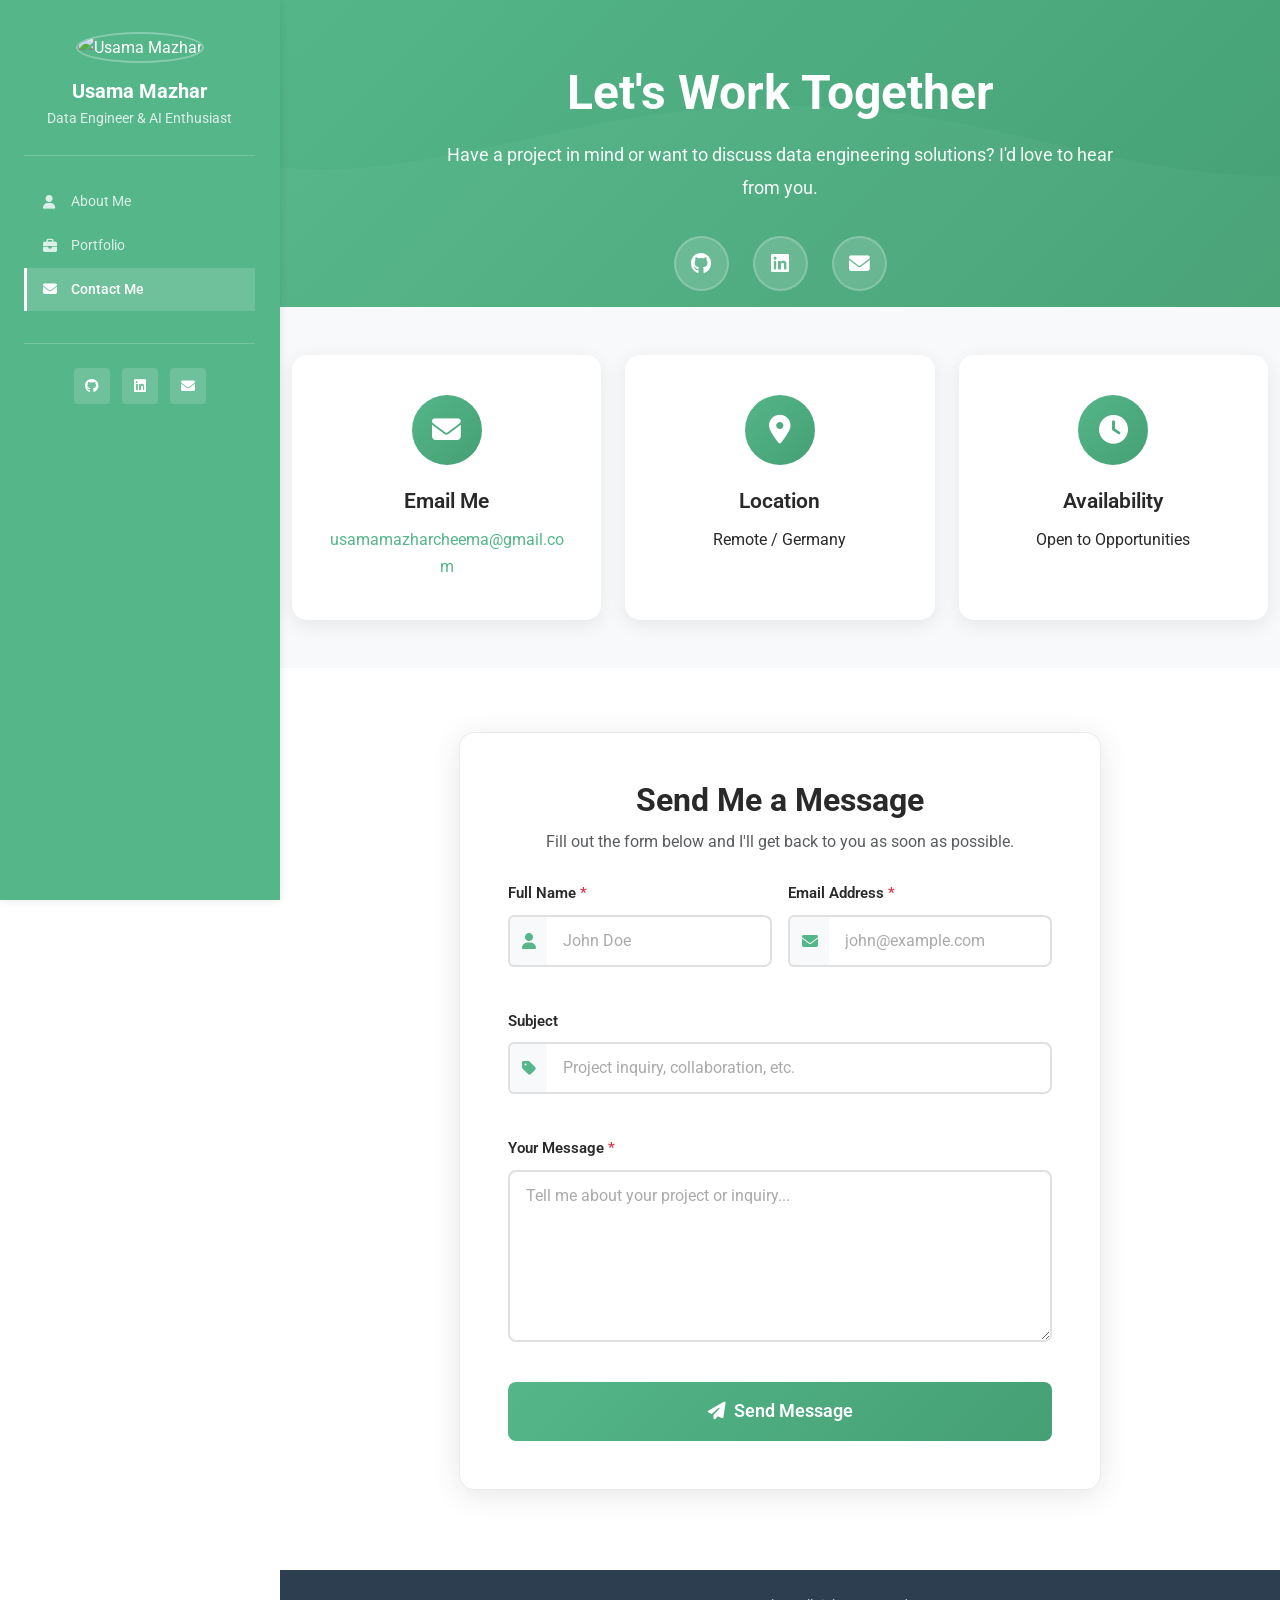
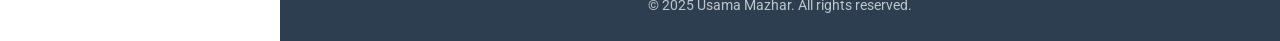
==== commit 8fe0f165: "feat: Data Scraping Project" ====
--- a/contact.html
+++ b/contact.html
@@ -27,7 +27,7 @@
             <div class="profile-section text-center">
                 <img src="images/usama.jpeg" alt="Usama Mazhar" class="profile-img mb-3">
                 <h1 class="profile-name">Usama Mazhar</h1>
-                <p class="profile-tagline">Data Engineer & NLP Enthusiast</p>
+                <p class="profile-tagline">Data Engineer & AI Enthusiast</p>
             </div>
             
             <nav class="sidebar-nav">
